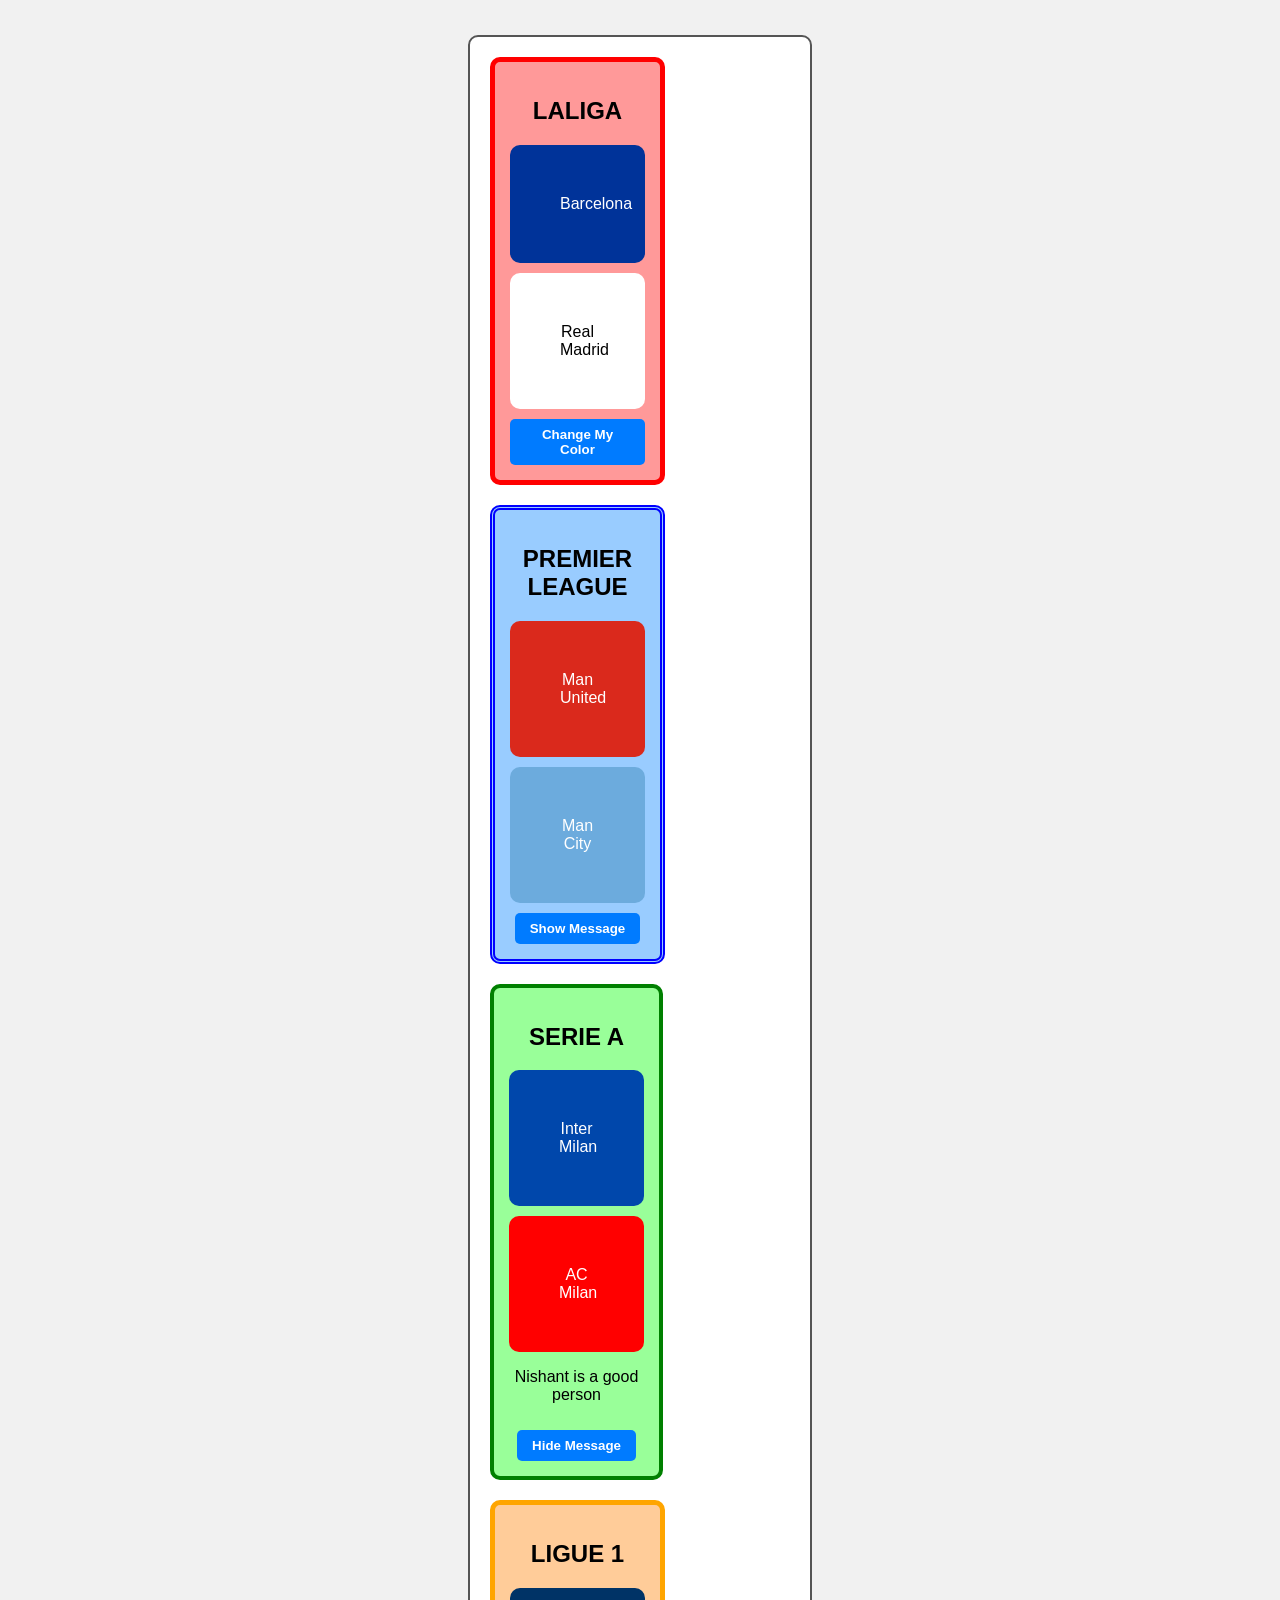
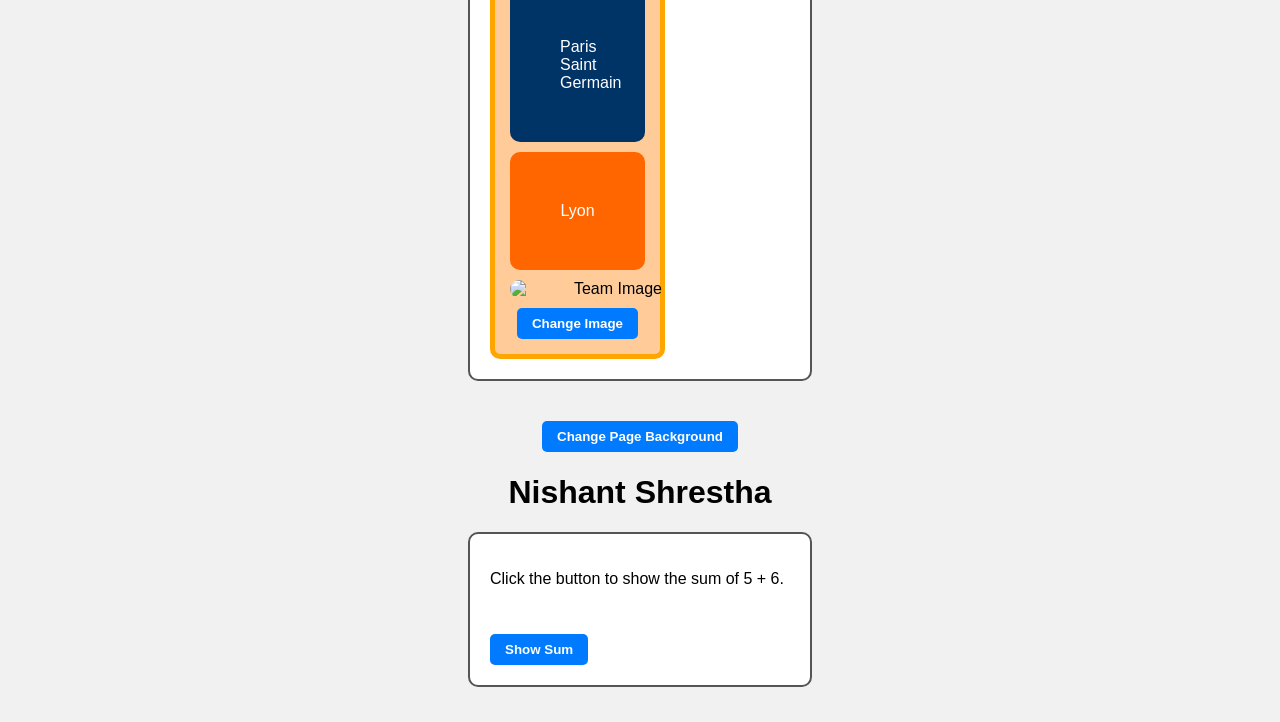
==== index.html @ 6cbff44a "week2" ====
<!DOCTYPE html>
<html>
<head>
    <title>Football Leagues</title>
    <style>
        body {
            background-color: aqua;
            margin: 0;
            padding: 20px;
            font-family: Arial, sans-serif;
        }
        .container {
            display: flex;
            flex-wrap: wrap;
            gap: 20px;
            justify-content: space-between;
        }
        .league {
            padding: 15px;
            border-radius: 10px;
            width: 45%;
        }
        .club {
            margin-top: 10px;
            border-radius: 10px;
            padding: 50px;
            color: white;
        }
        img {
            width: 200px;
            height: auto;
            border-radius: 10px;
            display: block;
            margin-top: 10px;
        }
        .hidden {
            display: none;
            margin-top: 10px;
            font-weight: bold;
            color: darkblue;
        }
        button {
            margin-top: 10px;
            padding: 8px 15px;
            border: none;
            border-radius: 5px;
            background-color: navy;
            color: white;
            cursor: pointer;
            font-weight: bold;
        }
        button:hover {
            background-color: darkred;
        }
    </style>
</head>
<body>

    <div class="container">

        <!-- LALIGA -->
        <div id="group1" class="league" style="background-color: #ff9999; border: 5px solid #ff0000;">
            <h2>LALIGA</h2>
            <div class="club" style="background-color:#003399;">Barcelona</div>
            <div class="club" style="background-color:#ffffff; color:black;">Real Madrid</div>
            <p class="hidden msg1">Nishant is a good person </p>
            <button onclick="changeDivColor('group1')">Change My Color</button>
        </div>

        <!-- PREMIER LEAGUE -->
        <div id="group2" class="league" style="background-color: #99ccff; border: 5px double #0000ff;">
            <h2>PREMIER LEAGUE</h2>
            <div class="club" style="background-color:#da291c;">Man United</div>
            <div class="club" style="background-color:#6cabdd;">Man City</div>
            <p id="msg2" class="hidden">Nishant is a good person </p>
            <button onclick="showMessage('msg2')">Show Message</button>
        </div>

        <!-- SERIE A -->
        <div id="group3" class="league" style="background-color: #99ff99; border: 4px solid green;">
            <h2>SERIE A</h2>
            <div class="club" style="background-color:#0047ab;">Inter Milan</div>
            <div class="club" style="background-color:#ff0000;">AC Milan</div>
            <p id="msg3">Nishant is a good person </p>
            <button id="toggleBtn3" onclick="toggleMessage('msg3', 'toggleBtn3')">Hide Message</button>
        </div>

        <!-- LIGUE 1 -->
        <div id="group4" class="league" style="background-color: #ffcc99; border: 5px solid orange;">
            <h2>LIGUE 1</h2>
            <div class="club" style="background-color:#003366;">Paris Saint Germain</div>
            <div class="club" style="background-color:#ff6600;">Lyon</div>
            <p id="msg4" class="hidden">Nishant is a good person </p>
            <img id="img4" src="C:\Users\nepal\OneDrive\Desktop\New folder (2)\download.jpg" alt="Team Image">
            <button onclick="changeImage('img4')">Change Image</button>
        </div>

    </div>

    <!-- 5️⃣ Button for whole page background -->
    <div style="text-align:center; margin-top:30px;">
        <button onclick="changeBackground()">Change Page Background</button>
    </div>

    <script>
        let toggleImage = false;

        function changeDivColor(id) {
            const colors = ['#FFD700', '#FF69B4', '#00FA9A', '#1E90FF', '#FF4500'];
            const random = colors[Math.floor(Math.random() * colors.length)];
            document.getElementById(id).style.backgroundColor = random;
        }

        function showMessage(id) {
            document.getElementById(id).classList.remove('hidden');
        }

        function toggleMessage(id, btnId) {
            const msg = document.getElementById(id);
            const btn = document.getElementById(btnId);
            if (msg.classList.contains('hidden')) {
                msg.classList.remove('hidden');
                btn.textContent = "Hide Message";
            } else {
                msg.classList.add('hidden');
                btn.textContent = "Show Message";
            }
        }

        function changeImage(id) {
            const img = document.getElementById(id);
            if (toggleImage) {
                img.src = "C:\\Users\\nepal\\OneDrive\\Desktop\\New folder (2)\\download.jpg";
            } else {
                img.src = "C:\\Users\\nepal\\OneDrive\\Desktop\\New folder (2)\\wp2372393.jpg";
            }
            toggleImage = !toggleImage;
        }

        function changeBackground() {
            const colors = ['#fffacd', '#d1f7ff', '#f0fff0', '#f5f5dc', '#ffefd5'];
            document.body.style.backgroundColor = colors[Math.floor(Math.random() * colors.length)];
        }
    </script>

</body>
</html>

<!DOCTYPE html>
<html lang="en">
<head>
  <meta charset="UTF-8">
  <meta name="viewport" content="width=device-width, initial-scale=1.0">
  <title>Container Actions</title>
  <style>
    body {
      font-family: Arial, sans-serif;
      background-color: #f1f1f1;
      text-align: center;
      padding: 20px;
    }
    .container {
      border: 2px solid #555;
      border-radius: 10px;
      padding: 20px;
      margin: 15px auto;
      width: 300px;
      background-color: white;
    }
    button {
      margin-top: 10px;
      padding: 8px 15px;
      border: none;
      border-radius: 5px;
      background-color: #007bff;
      color: white;
      cursor: pointer;
    }
    button:hover {
      background-color: #0056b3;
    }
  </style>
</head>
<body>

  <h1>Nishant Shrestha</h1>

  <div class="container" id="container6">
    <p id="sumResult">Click the button to show the sum of 5 + 6.</p>
    <button onclick="showSum()">Show Sum</button>
  </div>


  <script src="nishant.js"></script>

</body>
</html>
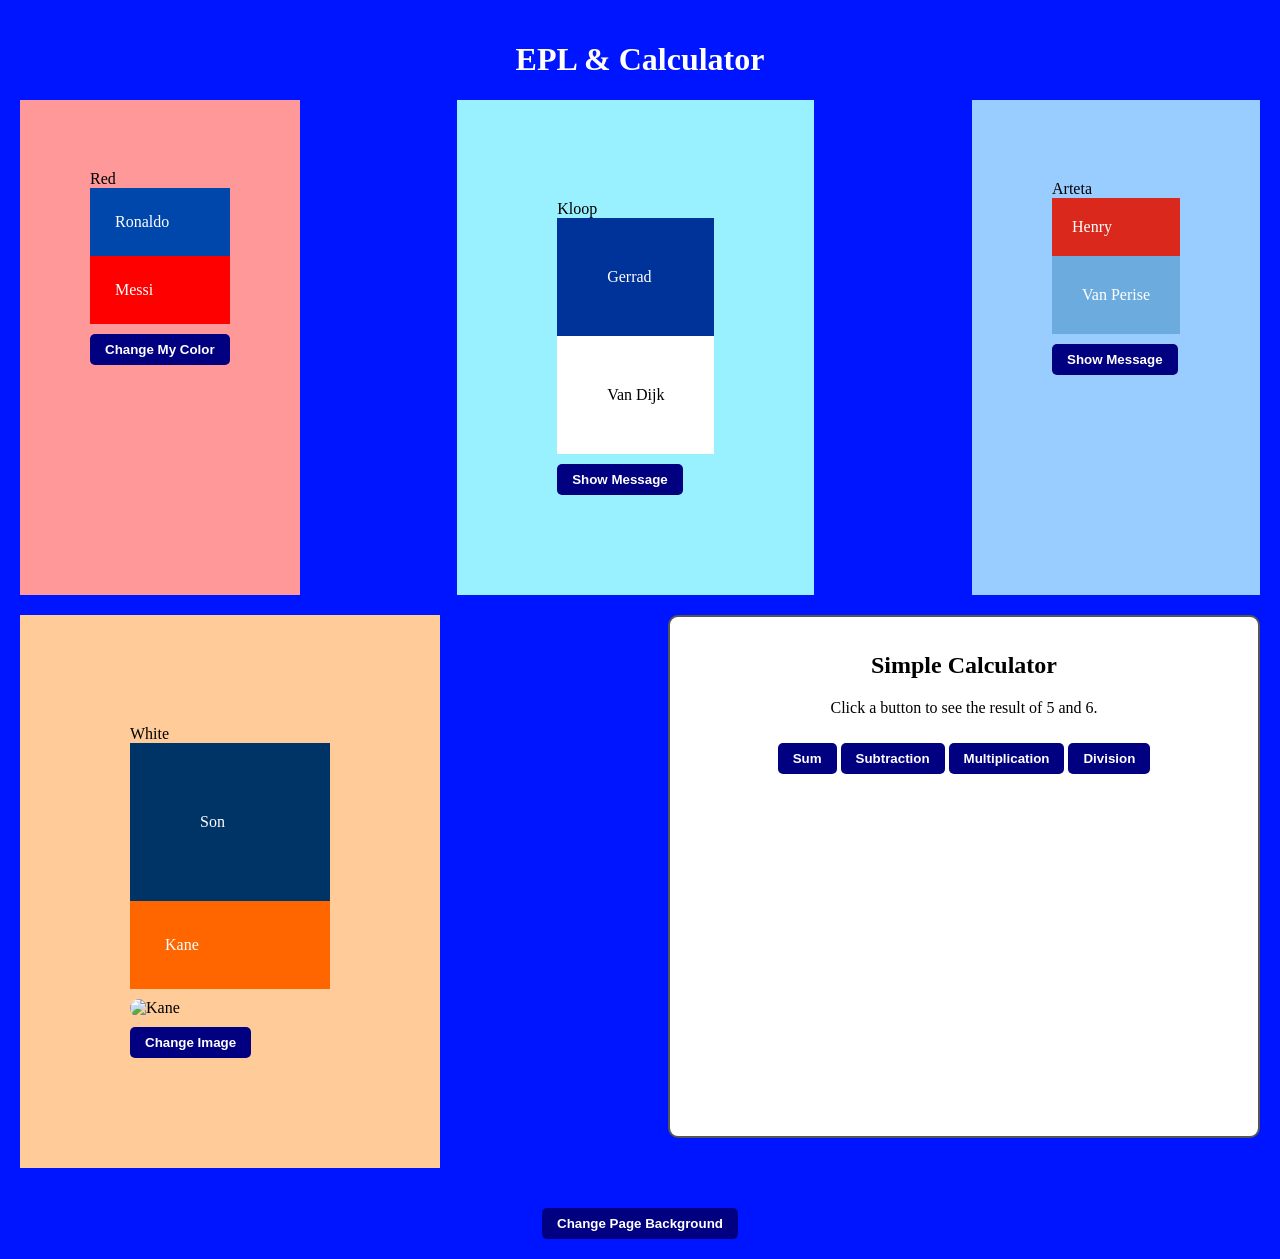
==== commit d2bacd96: "ns/week2" ====
--- a/index.html
+++ b/index.html
@@ -1,13 +1,15 @@
 <!DOCTYPE html>
-<html>
+<html lang="en">
 <head>
-    <title>Football Leagues</title>
+    <meta charset="UTF-8">
+    <meta name="viewport" content="width=device-width, initial-scale=1.0">
+    <title>Provinces and Calculator</title>
     <style>
         body {
-            background-color: aqua;
+            background-color: rgb(0, 21, 255);
             margin: 0;
             padding: 20px;
-            font-family: Arial, sans-serif;
+            font-family: 'Times New Roman', Times, serif;
         }
         .container {
             display: flex;
@@ -15,12 +17,13 @@
             gap: 20px;
             justify-content: space-between;
         }
-        .league {
+        .province, .calc-container {
             padding: 15px;
             border-radius: 10px;
             width: 45%;
-        }
-        .club {
+            margin-bottom: 30px;
+        }
+        .place {
             margin-top: 10px;
             border-radius: 10px;
             padding: 50px;
@@ -52,63 +55,82 @@
         button:hover {
             background-color: darkred;
         }
+        .calc-container {
+            background-color: white;
+            color: black;
+            text-align: center;
+            border: 2px solid #555;
+        }
     </style>
 </head>
 <body>
 
+    <h1 style="text-align:center; color:white;">EPL & Calculator</h1>
+
     <div class="container">
 
-        <!-- LALIGA -->
-        <div id="group1" class="league" style="background-color: #ff9999; border: 5px solid #ff0000;">
-            <h2>LALIGA</h2>
-            <div class="club" style="background-color:#003399;">Barcelona</div>
-            <div class="club" style="background-color:#ffffff; color:black;">Real Madrid</div>
-            <p class="hidden msg1">Nishant is a good person </p>
-            <button onclick="changeDivColor('group1')">Change My Color</button>
-        </div>
-
-        <!-- PREMIER LEAGUE -->
-        <div id="group2" class="league" style="background-color: #99ccff; border: 5px double #0000ff;">
-            <h2>PREMIER LEAGUE</h2>
-            <div class="club" style="background-color:#da291c;">Man United</div>
-            <div class="club" style="background-color:#6cabdd;">Man City</div>
-            <p id="msg2" class="hidden">Nishant is a good person </p>
+        <!-- Province 1 -->
+        <div class="Manchester" style="background-color: #ff9999; padding:70px;">Red
+            <div class="place1" style="background-color: #0047ab; color:rgb(255, 255, 255); padding:25px;">Ronaldo</div>
+            <div class="place2" style="background-color: #ff0000; color:rgb(255, 255, 255); padding:25px;">Messi</div>
+            <p class="hidden msg1">Good Team </p>
+            <button onclick="changeDivColor('Manchester')">Change My Color</button>
+        </div>
+
+        <!-- Province 3 -->
+        <div class="Liverpool" style="background-color: #99f0ff; padding:100px;">Kloop
+            <div class="place1" style="background-color: #003399; color:white; padding:50px;">Gerrad</div>
+            <div class="place2" style="background-color: #ffffff; color:black; padding:50px;">Van Dijk</div>
+            <p id="msg2" class="hidden"> Orangee </p>
             <button onclick="showMessage('msg2')">Show Message</button>
         </div>
 
-        <!-- SERIE A -->
-        <div id="group3" class="league" style="background-color: #99ff99; border: 4px solid green;">
-            <h2>SERIE A</h2>
-            <div class="club" style="background-color:#0047ab;">Inter Milan</div>
-            <div class="club" style="background-color:#ff0000;">AC Milan</div>
-            <p id="msg3">Nishant is a good person </p>
-            <button id="toggleBtn3" onclick="toggleMessage('msg3', 'toggleBtn3')">Hide Message</button>
-        </div>
-
-        <!-- LIGUE 1 -->
-        <div id="group4" class="league" style="background-color: #ffcc99; border: 5px solid orange;">
-            <h2>LIGUE 1</h2>
-            <div class="club" style="background-color:#003366;">Paris Saint Germain</div>
-            <div class="club" style="background-color:#ff6600;">Lyon</div>
-            <p id="msg4" class="hidden">Nishant is a good person </p>
-            <img id="img4" src="C:\Users\nepal\OneDrive\Desktop\New folder (2)\download.jpg" alt="Team Image">
+        <!-- Province 5 -->
+        <div class="Aresneal" style="background-color: #99ccff; padding:80px;">Arteta
+            <div class="place1" style="background-color: #da291c; color:white; padding:20px;">Henry</div>
+            <div class="place2" style="background-color: #6cabdd; color:white; padding:30px;">Van Perise</div>
+            <p id="msg3" class="hidden">Right now on top</p>
+            <button id="toggleBtn3" onclick="toggleMessage('msg3', 'toggleBtn3')">Show Message</button>
+        </div>
+
+        <!-- Province 4 -->
+        <div class="Totenam" style="background-color: #ffcc99; padding:110px;">White
+            <div class="place1" style="background-color: #003366; color:white; padding:70px;">Son</div>
+            <div class="place2" style="background-color: #ff6600; color:white; padding:35px;">Kane</div>
+            <p id="msg4" class="hidden"> 0 trophies </p>
+            <img id="img4" src="/Users/nishant/Downloads/Kane.jpg" alt="Kane">
             <button onclick="changeImage('img4')">Change Image</button>
         </div>
 
+       
+        <div class="calc-container">
+            <h2>Simple Calculator</h2>
+            <p id="calcResult">Click a button to see the result of 5 and 6.</p>
+            <button onclick="toggleCalculation('sum')">Sum</button>
+            <button onclick="toggleCalculation('sub')">Subtraction</button>
+            <button onclick="toggleCalculation('mul')">Multiplication</button>
+            <button onclick="toggleCalculation('div')">Division</button>
+        </div>
+
     </div>
 
-    <!-- 5️⃣ Button for whole page background -->
     <div style="text-align:center; margin-top:30px;">
         <button onclick="changeBackground()">Change Page Background</button>
     </div>
 
     <script>
         let toggleImage = false;
+        let calcVisible = {
+            sum: false,
+            sub: false,
+            mul: false,
+            div: false
+        };
 
         function changeDivColor(id) {
             const colors = ['#FFD700', '#FF69B4', '#00FA9A', '#1E90FF', '#FF4500'];
             const random = colors[Math.floor(Math.random() * colors.length)];
-            document.getElementById(id).style.backgroundColor = random;
+            document.querySelector(`.${id}`).style.backgroundColor = random;
         }
 
         function showMessage(id) {
@@ -130,9 +152,9 @@
         function changeImage(id) {
             const img = document.getElementById(id);
             if (toggleImage) {
-                img.src = "C:\\Users\\nepal\\OneDrive\\Desktop\\New folder (2)\\download.jpg";
+                img.src = "/Users/niri/Downloads/PGSLOGO.png";
             } else {
-                img.src = "C:\\Users\\nepal\\OneDrive\\Desktop\\New folder (2)\\wp2372393.jpg";
+                img.src = "/Users/niri/Downloads/LOGO.png";
             }
             toggleImage = !toggleImage;
         }
@@ -141,57 +163,49 @@
             const colors = ['#fffacd', '#d1f7ff', '#f0fff0', '#f5f5dc', '#ffefd5'];
             document.body.style.backgroundColor = colors[Math.floor(Math.random() * colors.length)];
         }
+
+        function toggleCalculation(type) {
+            const result = document.getElementById('calcResult');
+            const a = 5;
+            const b = 6;
+
+            if(type === 'sum') {
+                if(!calcVisible.sum) {
+                    result.textContent = `Sum: ${a} + ${b} = ${a+b}`;
+                } else {
+                    result.textContent = "Click a button to see the result of 5 and 6.";
+                }
+                calcVisible.sum = !calcVisible.sum;
+            }
+
+            if(type === 'sub') {
+                if(!calcVisible.sub) {
+                    result.textContent = `Subtraction: ${a} - ${b} = ${a-b}`;
+                } else {
+                    result.textContent = "Click a button to see the result of 5 and 6.";
+                }
+                calcVisible.sub = !calcVisible.sub;
+            }
+
+            if(type === 'mul') {
+                if(!calcVisible.mul) {
+                    result.textContent = `Multiplication: ${a} * ${b} = ${a*b}`;
+                } else {
+                    result.textContent = "Click a button to see the result of 5 and 6.";
+                }
+                calcVisible.mul = !calcVisible.mul;
+            }
+
+            if(type === 'div') {
+                if(!calcVisible.div) {
+                    result.textContent = `Division: ${a} / ${b} = ${(a/b).toFixed(2)}`;
+                } else {
+                    result.textContent = "Click a button to see the result of 5 and 6.";
+                }
+                calcVisible.div = !calcVisible.div;
+            }
+        }
     </script>
-
-</body>
-</html>
-
-<!DOCTYPE html>
-<html lang="en">
-<head>
-  <meta charset="UTF-8">
-  <meta name="viewport" content="width=device-width, initial-scale=1.0">
-  <title>Container Actions</title>
-  <style>
-    body {
-      font-family: Arial, sans-serif;
-      background-color: #f1f1f1;
-      text-align: center;
-      padding: 20px;
-    }
-    .container {
-      border: 2px solid #555;
-      border-radius: 10px;
-      padding: 20px;
-      margin: 15px auto;
-      width: 300px;
-      background-color: white;
-    }
-    button {
-      margin-top: 10px;
-      padding: 8px 15px;
-      border: none;
-      border-radius: 5px;
-      background-color: #007bff;
-      color: white;
-      cursor: pointer;
-    }
-    button:hover {
-      background-color: #0056b3;
-    }
-  </style>
-</head>
-<body>
-
-  <h1>Nishant Shrestha</h1>
-
-  <div class="container" id="container6">
-    <p id="sumResult">Click the button to show the sum of 5 + 6.</p>
-    <button onclick="showSum()">Show Sum</button>
-  </div>
-
-
-  <script src="nishant.js"></script>
 
 </body>
 </html>
